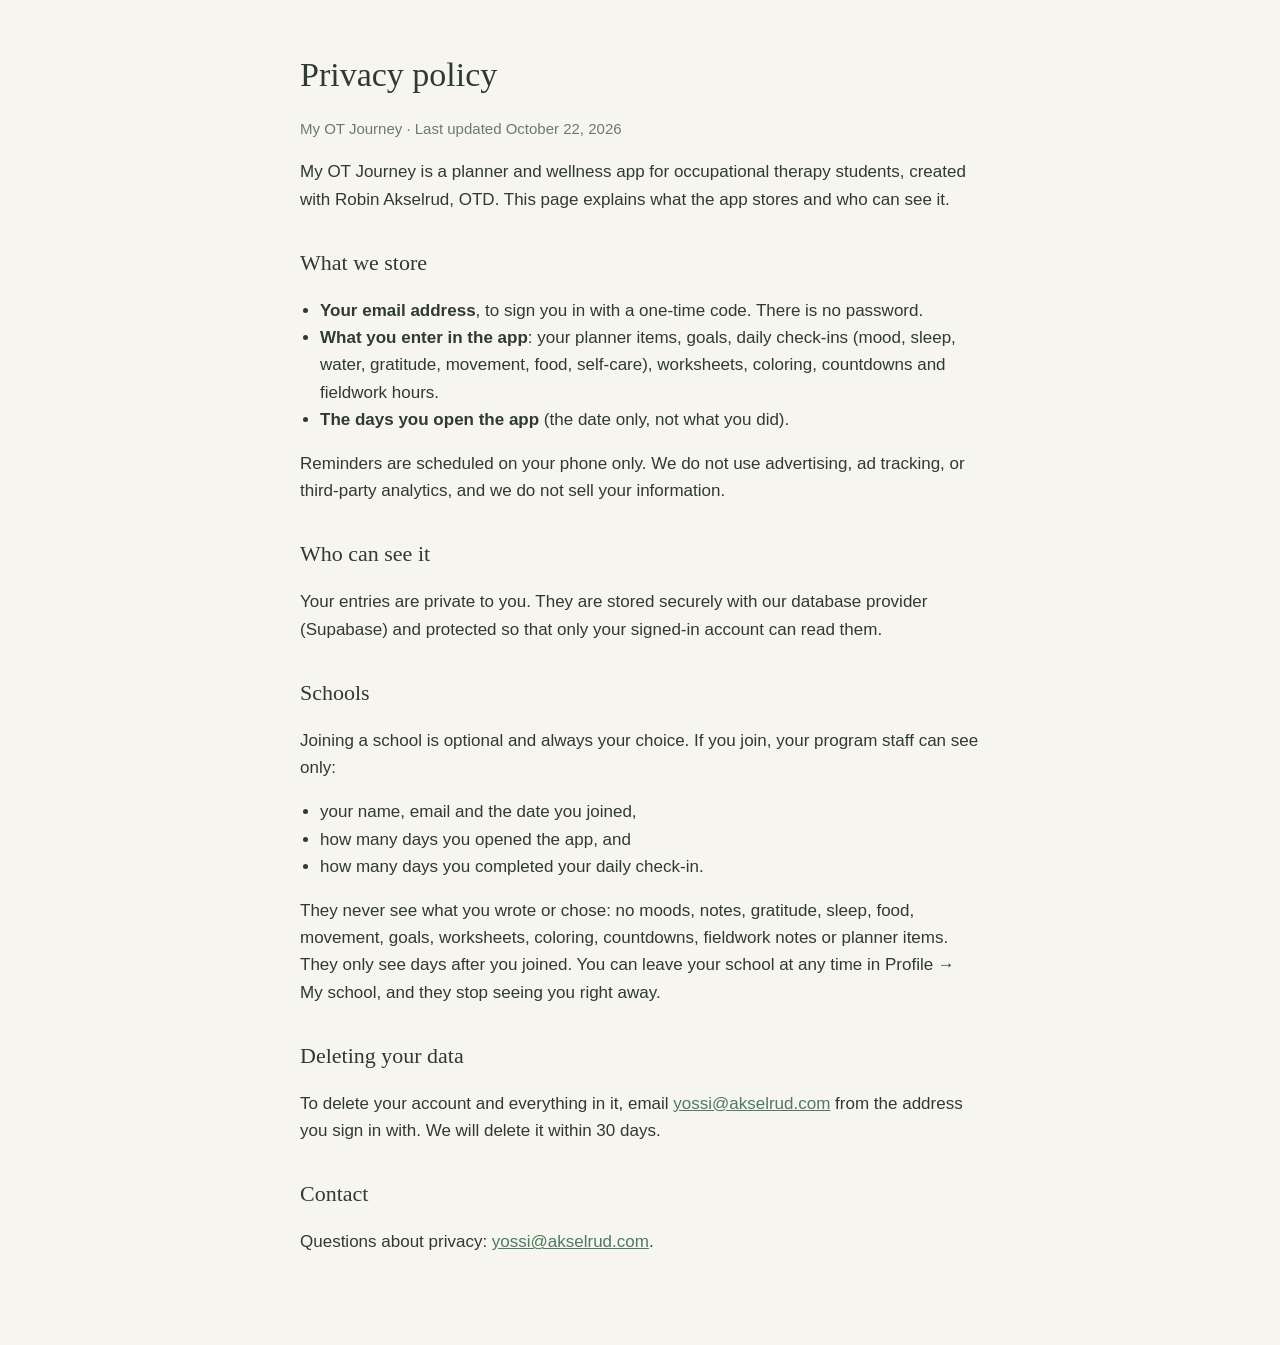
==== privacy.html @ 7c1f43d9 "Add privacy policy" ====
<!doctype html>
<html lang="en">
<head>
<meta charset="utf-8">
<meta name="viewport" content="width=device-width, initial-scale=1">
<title>My OT Journey · Privacy</title>
<style>
  body { margin: 0; background: #F7F5EF; color: #2F3A33; font: 17px/1.6 -apple-system, BlinkMacSystemFont, "Segoe UI", sans-serif; }
  main { max-width: 680px; margin: 0 auto; padding: 48px 24px 72px; }
  h1 { font-family: Georgia, serif; font-weight: 500; font-size: 34px; margin: 0 0 4px; }
  h2 { font-family: Georgia, serif; font-weight: 500; font-size: 22px; margin: 32px 0 8px; }
  .muted { color: #6B7A70; font-size: 15px; }
  a { color: #4F7A5C; }
  ul { padding-left: 20px; }
</style>
</head>
<body>
<main>
  <h1>Privacy policy</h1>
  <p class="muted">My OT Journey · Last updated October 22, 2026</p>

  <p>My OT Journey is a planner and wellness app for occupational therapy students, created with Robin Akselrud, OTD. This page explains what the app stores and who can see it.</p>

  <h2>What we store</h2>
  <ul>
    <li><strong>Your email address</strong>, to sign you in with a one-time code. There is no password.</li>
    <li><strong>What you enter in the app</strong>: your planner items, goals, daily check-ins (mood, sleep, water, gratitude, movement, food, self-care), worksheets, coloring, countdowns and fieldwork hours.</li>
    <li><strong>The days you open the app</strong> (the date only, not what you did).</li>
  </ul>
  <p>Reminders are scheduled on your phone only. We do not use advertising, ad tracking, or third-party analytics, and we do not sell your information.</p>

  <h2>Who can see it</h2>
  <p>Your entries are private to you. They are stored securely with our database provider (Supabase) and protected so that only your signed-in account can read them.</p>

  <h2>Schools</h2>
  <p>Joining a school is optional and always your choice. If you join, your program staff can see only:</p>
  <ul>
    <li>your name, email and the date you joined,</li>
    <li>how many days you opened the app, and</li>
    <li>how many days you completed your daily check-in.</li>
  </ul>
  <p>They never see what you wrote or chose: no moods, notes, gratitude, sleep, food, movement, goals, worksheets, coloring, countdowns, fieldwork notes or planner items. They only see days after you joined. You can leave your school at any time in Profile → My school, and they stop seeing you right away.</p>

  <h2>Deleting your data</h2>
  <p>To delete your account and everything in it, email <a href="mailto:yossi@akselrud.com">yossi@akselrud.com</a> from the address you sign in with. We will delete it within 30 days.</p>

  <h2>Contact</h2>
  <p>Questions about privacy: <a href="mailto:yossi@akselrud.com">yossi@akselrud.com</a>.</p>
</main>
</body>
</html>
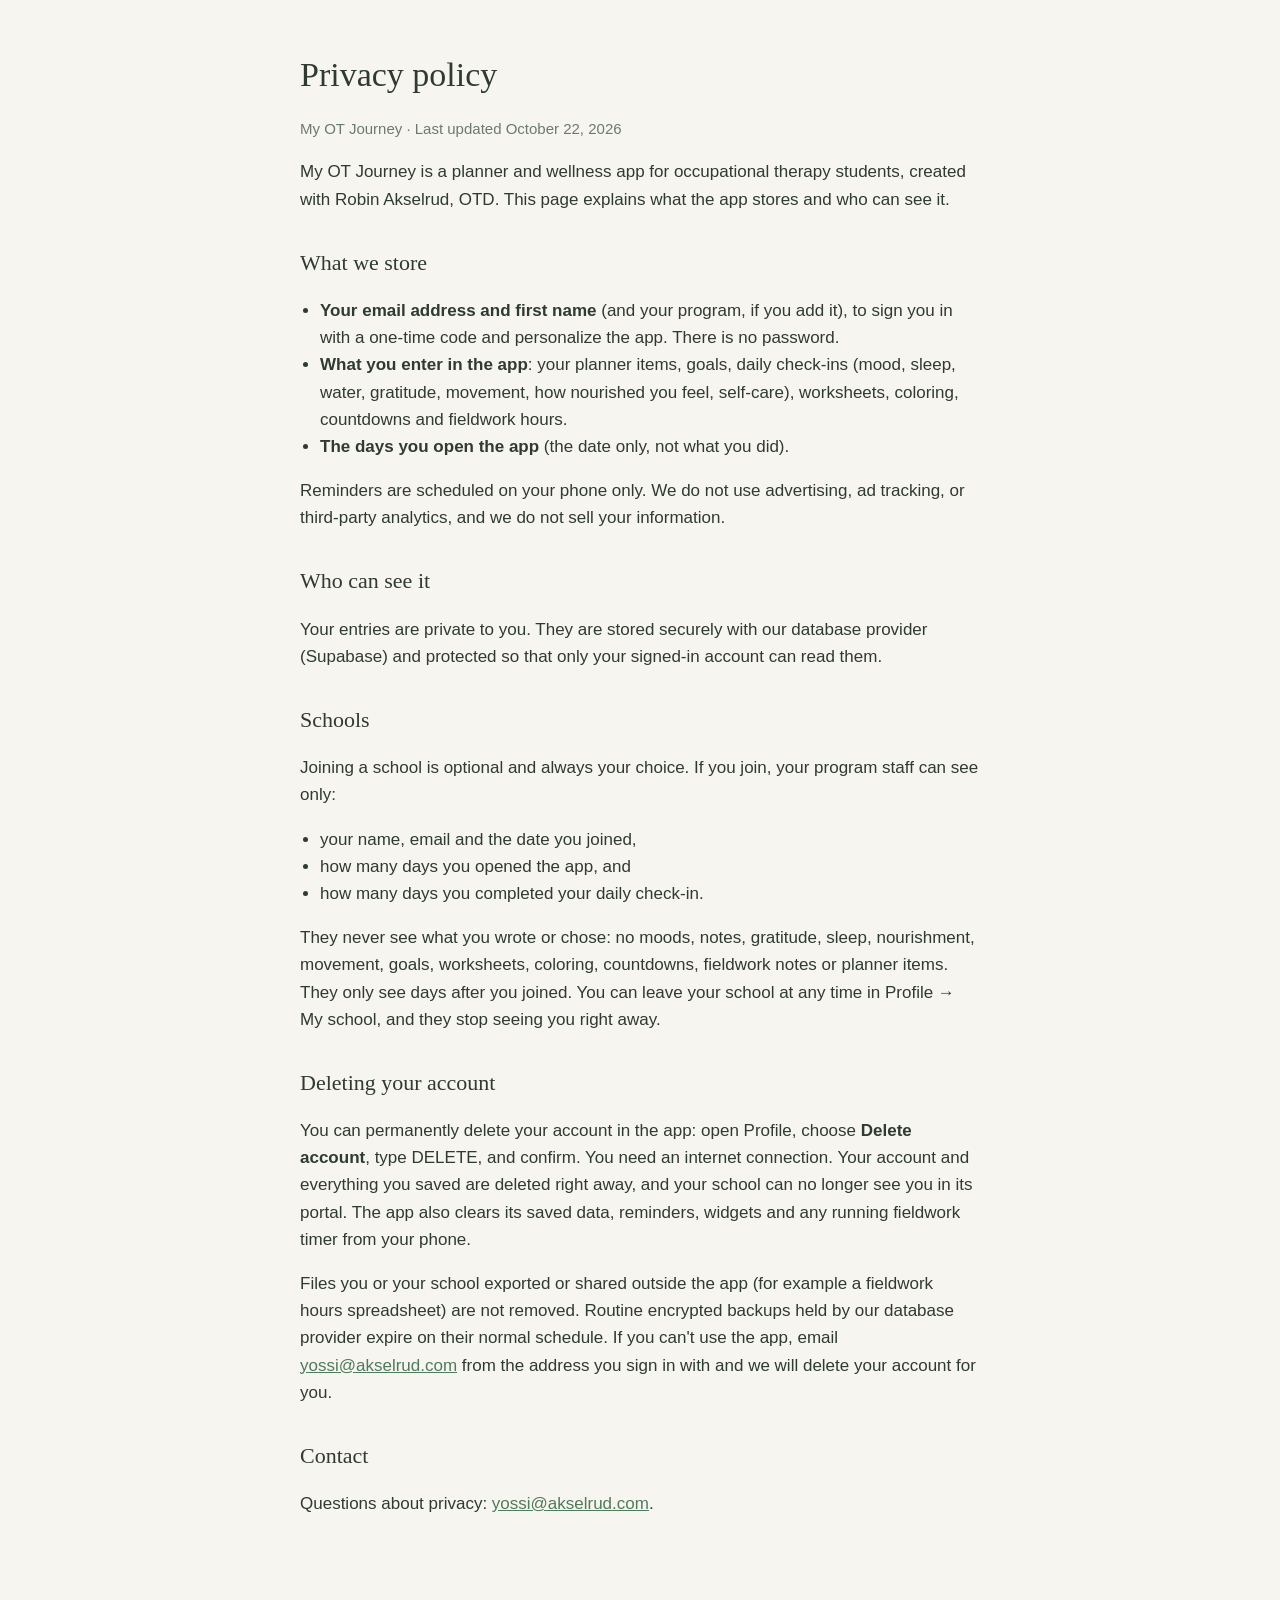
==== commit 40df1816: "Privacy: in-app account deletion; accurate data terms" ====
--- a/privacy.html
+++ b/privacy.html
@@ -23,8 +23,8 @@
 
   <h2>What we store</h2>
   <ul>
-    <li><strong>Your email address</strong>, to sign you in with a one-time code. There is no password.</li>
-    <li><strong>What you enter in the app</strong>: your planner items, goals, daily check-ins (mood, sleep, water, gratitude, movement, food, self-care), worksheets, coloring, countdowns and fieldwork hours.</li>
+    <li><strong>Your email address and first name</strong> (and your program, if you add it), to sign you in with a one-time code and personalize the app. There is no password.</li>
+    <li><strong>What you enter in the app</strong>: your planner items, goals, daily check-ins (mood, sleep, water, gratitude, movement, how nourished you feel, self-care), worksheets, coloring, countdowns and fieldwork hours.</li>
     <li><strong>The days you open the app</strong> (the date only, not what you did).</li>
   </ul>
   <p>Reminders are scheduled on your phone only. We do not use advertising, ad tracking, or third-party analytics, and we do not sell your information.</p>
@@ -39,10 +39,11 @@
     <li>how many days you opened the app, and</li>
     <li>how many days you completed your daily check-in.</li>
   </ul>
-  <p>They never see what you wrote or chose: no moods, notes, gratitude, sleep, food, movement, goals, worksheets, coloring, countdowns, fieldwork notes or planner items. They only see days after you joined. You can leave your school at any time in Profile → My school, and they stop seeing you right away.</p>
+  <p>They never see what you wrote or chose: no moods, notes, gratitude, sleep, nourishment, movement, goals, worksheets, coloring, countdowns, fieldwork notes or planner items. They only see days after you joined. You can leave your school at any time in Profile → My school, and they stop seeing you right away.</p>
 
-  <h2>Deleting your data</h2>
-  <p>To delete your account and everything in it, email <a href="mailto:yossi@akselrud.com">yossi@akselrud.com</a> from the address you sign in with. We will delete it within 30 days.</p>
+  <h2>Deleting your account</h2>
+  <p>You can permanently delete your account in the app: open Profile, choose <strong>Delete account</strong>, type DELETE, and confirm. You need an internet connection. Your account and everything you saved are deleted right away, and your school can no longer see you in its portal. The app also clears its saved data, reminders, widgets and any running fieldwork timer from your phone.</p>
+  <p>Files you or your school exported or shared outside the app (for example a fieldwork hours spreadsheet) are not removed. Routine encrypted backups held by our database provider expire on their normal schedule. If you can't use the app, email <a href="mailto:yossi@akselrud.com">yossi@akselrud.com</a> from the address you sign in with and we will delete your account for you.</p>
 
   <h2>Contact</h2>
   <p>Questions about privacy: <a href="mailto:yossi@akselrud.com">yossi@akselrud.com</a>.</p>
